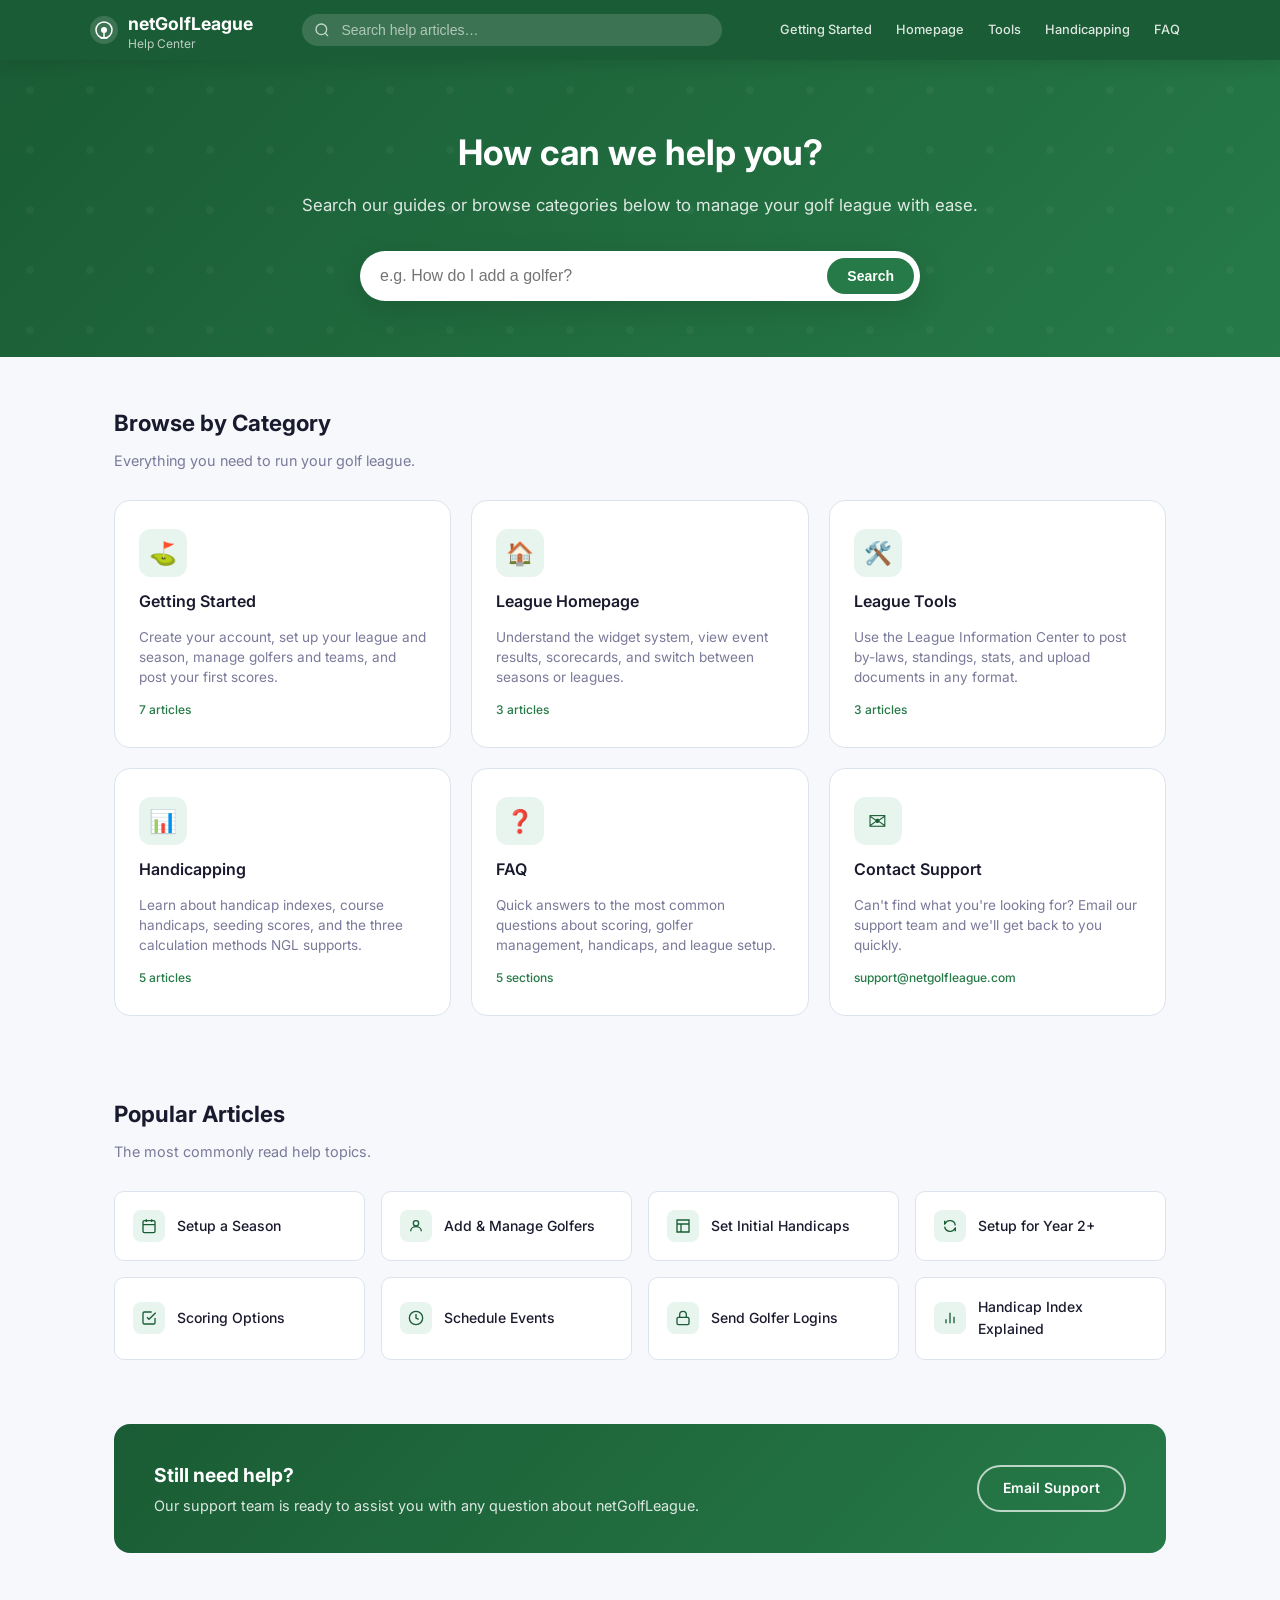
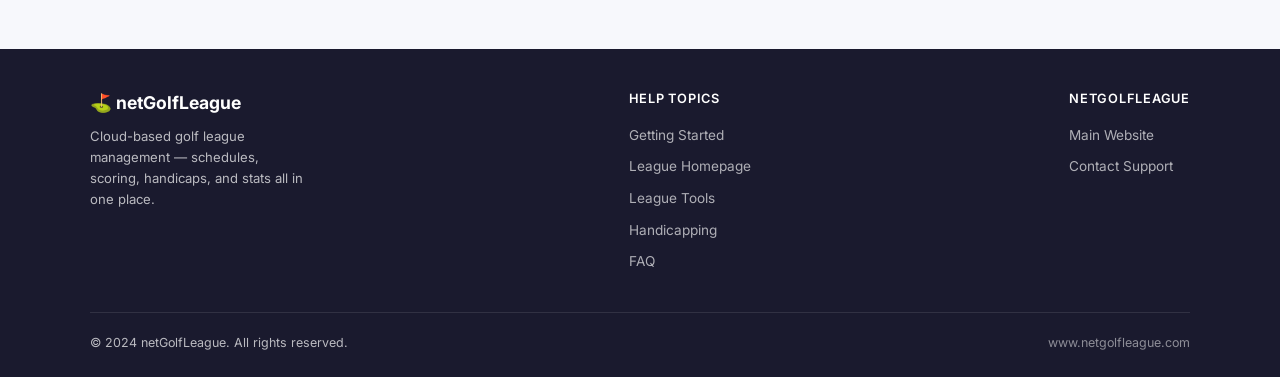
==== index.html @ ca30da44 "Initial commit" ====
<!DOCTYPE html>
<html lang="en">
<head>
  <meta charset="UTF-8" />
  <meta name="viewport" content="width=device-width, initial-scale=1.0" />
  <title>netGolfLeague Help Center</title>
  <link rel="stylesheet" href="css/style.css" />
</head>
<body>

<!-- HEADER -->
<header class="site-header">
  <div class="header-inner">
    <a href="index.html" class="site-logo">
      <svg width="28" height="28" viewBox="0 0 28 28" fill="none">
        <circle cx="14" cy="14" r="14" fill="rgba(255,255,255,0.15)"/>
        <path d="M14 6a8 8 0 1 1 0 16A8 8 0 0 1 14 6z" fill="none" stroke="white" stroke-width="1.5"/>
        <circle cx="14" cy="14" r="3" fill="white"/>
        <path d="M14 17v5M11 22h6" stroke="white" stroke-width="1.5" stroke-linecap="round"/>
      </svg>
      <span>
        netGolfLeague
        <span class="logo-sub">Help Center</span>
      </span>
    </a>

    <div class="header-search">
      <svg class="search-icon" width="16" height="16" fill="none" stroke="white" stroke-width="2" viewBox="0 0 24 24">
        <circle cx="11" cy="11" r="8"/><path d="m21 21-4.35-4.35"/>
      </svg>
      <input id="headerSearch" type="search" placeholder="Search help articles…" autocomplete="off" />
    </div>

    <nav class="header-nav">
      <a href="getting-started.html">Getting Started</a>
      <a href="league-homepage.html">Homepage</a>
      <a href="league-tools.html">Tools</a>
      <a href="handicapping.html">Handicapping</a>
      <a href="faq.html">FAQ</a>
    </nav>
  </div>
</header>

<!-- HERO -->
<section class="hero">
  <h1>How can we help you?</h1>
  <p>Search our guides or browse categories below to manage your golf league with ease.</p>
  <div class="hero-search">
    <input id="heroSearch" type="search" placeholder="e.g. How do I add a golfer?" autocomplete="off" />
    <button onclick="doSearch()">Search</button>
    <div id="heroResults" class="search-results-box"></div>
  </div>
</section>

<!-- CATEGORIES -->
<div class="container">
  <section class="section">
    <div class="section-title">Browse by Category</div>
    <div class="section-subtitle">Everything you need to run your golf league.</div>

    <div class="category-grid">
      <a href="getting-started.html" class="category-card">
        <div class="category-icon">⛳</div>
        <h3>Getting Started</h3>
        <p>Create your account, set up your league and season, manage golfers and teams, and post your first scores.</p>
        <span class="article-count">7 articles</span>
      </a>

      <a href="league-homepage.html" class="category-card">
        <div class="category-icon">🏠</div>
        <h3>League Homepage</h3>
        <p>Understand the widget system, view event results, scorecards, and switch between seasons or leagues.</p>
        <span class="article-count">3 articles</span>
      </a>

      <a href="league-tools.html" class="category-card">
        <div class="category-icon">🛠️</div>
        <h3>League Tools</h3>
        <p>Use the League Information Center to post by-laws, standings, stats, and upload documents in any format.</p>
        <span class="article-count">3 articles</span>
      </a>

      <a href="handicapping.html" class="category-card">
        <div class="category-icon">📊</div>
        <h3>Handicapping</h3>
        <p>Learn about handicap indexes, course handicaps, seeding scores, and the three calculation methods NGL supports.</p>
        <span class="article-count">5 articles</span>
      </a>

      <a href="faq.html" class="category-card">
        <div class="category-icon">❓</div>
        <h3>FAQ</h3>
        <p>Quick answers to the most common questions about scoring, golfer management, handicaps, and league setup.</p>
        <span class="article-count">5 sections</span>
      </a>

      <a href="mailto:support@netgolfleague.com" class="category-card">
        <div class="category-icon">✉️</div>
        <h3>Contact Support</h3>
        <p>Can't find what you're looking for? Email our support team and we'll get back to you quickly.</p>
        <span class="article-count">support@netgolfleague.com</span>
      </a>
    </div>
  </section>

  <!-- POPULAR ARTICLES -->
  <section class="section-sm">
    <div class="section-title">Popular Articles</div>
    <div class="section-subtitle">The most commonly read help topics.</div>

    <div class="popular-grid">
      <a href="getting-started.html#setup-season" class="popular-card">
        <div class="popular-card-icon">
          <svg width="16" height="16" fill="none" stroke="currentColor" stroke-width="2" viewBox="0 0 24 24">
            <rect x="3" y="4" width="18" height="18" rx="2"/><path d="M16 2v4M8 2v4M3 10h18"/>
          </svg>
        </div>
        Setup a Season
      </a>
      <a href="getting-started.html#golfer-management" class="popular-card">
        <div class="popular-card-icon">
          <svg width="16" height="16" fill="none" stroke="currentColor" stroke-width="2" viewBox="0 0 24 24">
            <circle cx="12" cy="8" r="4"/><path d="M4 20c0-4 3.6-7 8-7s8 3 8 7"/>
          </svg>
        </div>
        Add & Manage Golfers
      </a>
      <a href="handicapping.html#seed-handicaps" class="popular-card">
        <div class="popular-card-icon">
          <svg width="16" height="16" fill="none" stroke="currentColor" stroke-width="2" viewBox="0 0 24 24">
            <path d="M3 3h18v18H3z" rx="2"/><path d="M3 9h18M9 21V9"/>
          </svg>
        </div>
        Set Initial Handicaps
      </a>
      <a href="faq.html#second-year" class="popular-card">
        <div class="popular-card-icon">
          <svg width="16" height="16" fill="none" stroke="currentColor" stroke-width="2" viewBox="0 0 24 24">
            <path d="M4 4v5h.582M20 20v-5h-.581M4.582 9a8 8 0 0 1 15.356 2M19.419 15A8 8 0 0 1 4.062 13"/>
          </svg>
        </div>
        Setup for Year 2+
      </a>
      <a href="faq.html#scoring" class="popular-card">
        <div class="popular-card-icon">
          <svg width="16" height="16" fill="none" stroke="currentColor" stroke-width="2" viewBox="0 0 24 24">
            <path d="M9 11l3 3L22 4"/><path d="M21 12v7a2 2 0 0 1-2 2H5a2 2 0 0 1-2-2V5a2 2 0 0 1 2-2h11"/>
          </svg>
        </div>
        Scoring Options
      </a>
      <a href="getting-started.html#schedule-scoring" class="popular-card">
        <div class="popular-card-icon">
          <svg width="16" height="16" fill="none" stroke="currentColor" stroke-width="2" viewBox="0 0 24 24">
            <circle cx="12" cy="12" r="10"/><path d="M12 6v6l4 2"/>
          </svg>
        </div>
        Schedule Events
      </a>
      <a href="faq.html#golfer-login" class="popular-card">
        <div class="popular-card-icon">
          <svg width="16" height="16" fill="none" stroke="currentColor" stroke-width="2" viewBox="0 0 24 24">
            <rect x="3" y="11" width="18" height="11" rx="2"/><path d="M7 11V7a5 5 0 0 1 10 0v4"/>
          </svg>
        </div>
        Send Golfer Logins
      </a>
      <a href="handicapping.html#handicap-index" class="popular-card">
        <div class="popular-card-icon">
          <svg width="16" height="16" fill="none" stroke="currentColor" stroke-width="2" viewBox="0 0 24 24">
            <path d="M18 20V10M12 20V4M6 20v-6"/>
          </svg>
        </div>
        Handicap Index Explained
      </a>
    </div>
  </section>

  <!-- CONTACT BANNER -->
  <section class="section-sm">
    <div class="contact-banner">
      <div>
        <h3>Still need help?</h3>
        <p>Our support team is ready to assist you with any question about netGolfLeague.</p>
      </div>
      <a href="mailto:support@netgolfleague.com" class="btn-outline-white">Email Support</a>
    </div>
  </section>
</div>

<!-- FOOTER -->
<footer class="site-footer">
  <div class="footer-inner">
    <div class="footer-top">
      <div class="footer-brand">
        <div class="logo">⛳ netGolfLeague</div>
        <p>Cloud-based golf league management — schedules, scoring, handicaps, and stats all in one place.</p>
      </div>
      <div class="footer-links">
        <h4>Help Topics</h4>
        <ul>
          <li><a href="getting-started.html">Getting Started</a></li>
          <li><a href="league-homepage.html">League Homepage</a></li>
          <li><a href="league-tools.html">League Tools</a></li>
          <li><a href="handicapping.html">Handicapping</a></li>
          <li><a href="faq.html">FAQ</a></li>
        </ul>
      </div>
      <div class="footer-links">
        <h4>netGolfLeague</h4>
        <ul>
          <li><a href="https://www.netgolfleague.com" target="_blank">Main Website</a></li>
          <li><a href="mailto:support@netgolfleague.com">Contact Support</a></li>
        </ul>
      </div>
    </div>
    <div class="footer-bottom">
      <span>&copy; 2024 netGolfLeague. All rights reserved.</span>
      <a href="https://www.netgolfleague.com" target="_blank">www.netgolfleague.com</a>
    </div>
  </div>
</footer>

<script src="js/articles.js"></script>
<script>
  function renderResults(results, container) {
    if (results.length === 0) {
      container.innerHTML = '<div class="search-no-results">No results found. Try different keywords.</div>';
    } else {
      const pageMap = { 'getting-started': 'getting-started.html', 'league-homepage': 'league-homepage.html', 'league-tools': 'league-tools.html', 'handicapping': 'handicapping.html', 'faq': 'faq.html' };
      container.innerHTML = results.map(r =>
        `<a class="search-result-item" href="${pageMap[r.categorySlug]}#${r.id}">
          <div class="res-title">${r.title}</div>
          <div class="res-excerpt">${r.excerpt}</div>
          <div class="res-cat">${r.category}</div>
        </a>`
      ).join('');
    }
    container.classList.add('active');
  }

  const heroSearch  = document.getElementById('heroSearch');
  const heroResults = document.getElementById('heroResults');
  const headerSearch = document.getElementById('headerSearch');

  heroSearch.addEventListener('input', () => {
    const q = heroSearch.value.trim();
    if (q.length < 2) { heroResults.classList.remove('active'); return; }
    renderResults(searchArticles(q), heroResults);
  });

  headerSearch.addEventListener('keydown', e => {
    if (e.key === 'Enter' && headerSearch.value.trim()) {
      window.location.href = 'faq.html?q=' + encodeURIComponent(headerSearch.value.trim());
    }
  });

  function doSearch() {
    const q = heroSearch.value.trim();
    if (q) renderResults(searchArticles(q), heroResults);
  }

  heroSearch.addEventListener('keydown', e => { if (e.key === 'Enter') doSearch(); });

  document.addEventListener('click', e => {
    if (!e.target.closest('.hero-search')) heroResults.classList.remove('active');
  });
</script>
</body>
</html>
---- css/style.css ----
@import url('https://fonts.googleapis.com/css2?family=Inter:wght@300;400;500;600;700&display=swap');

:root {
  --green-dark:   #1a5c35;
  --green-mid:    #267a48;
  --green-light:  #3aaa6a;
  --green-pale:   #e8f5ee;
  --gold:         #d4a017;
  --gold-light:   #f5e9c8;
  --text-dark:    #1a1a2e;
  --text-mid:     #444460;
  --text-muted:   #7a7a9a;
  --bg:           #f7f8fc;
  --white:        #ffffff;
  --border:       #dde3ed;
  --shadow-sm:    0 1px 4px rgba(0,0,0,.08);
  --shadow-md:    0 4px 16px rgba(0,0,0,.10);
  --shadow-lg:    0 8px 32px rgba(0,0,0,.12);
  --radius:       10px;
  --radius-lg:    16px;
}

*, *::before, *::after { box-sizing: border-box; margin: 0; padding: 0; }

html { scroll-behavior: smooth; }

body {
  font-family: 'Inter', system-ui, sans-serif;
  background: var(--bg);
  color: var(--text-dark);
  line-height: 1.6;
  font-size: 16px;
}

a { color: var(--green-mid); text-decoration: none; }
a:hover { color: var(--green-dark); text-decoration: underline; }

/* ── HEADER ── */
.site-header {
  background: var(--green-dark);
  padding: 0 24px;
  position: sticky;
  top: 0;
  z-index: 100;
  box-shadow: var(--shadow-md);
}

.header-inner {
  max-width: 1100px;
  margin: 0 auto;
  display: flex;
  align-items: center;
  justify-content: space-between;
  height: 60px;
  gap: 24px;
}

.site-logo {
  display: flex;
  align-items: center;
  gap: 10px;
  color: var(--white);
  font-weight: 700;
  font-size: 1.1rem;
  text-decoration: none;
  white-space: nowrap;
}

.site-logo svg { flex-shrink: 0; }

.site-logo .logo-sub {
  font-weight: 400;
  font-size: .75rem;
  color: rgba(255,255,255,.7);
  display: block;
  line-height: 1;
}

.header-search {
  flex: 1;
  max-width: 420px;
  position: relative;
}

.header-search input {
  width: 100%;
  padding: 8px 16px 8px 40px;
  border: none;
  border-radius: 20px;
  background: rgba(255,255,255,.15);
  color: var(--white);
  font-size: .875rem;
  outline: none;
  transition: background .2s;
}

.header-search input::placeholder { color: rgba(255,255,255,.6); }
.header-search input:focus { background: rgba(255,255,255,.25); }

.header-search .search-icon {
  position: absolute;
  left: 12px;
  top: 50%;
  transform: translateY(-50%);
  opacity: .7;
  pointer-events: none;
}

.header-nav { display: flex; gap: 4px; }

.header-nav a {
  color: rgba(255,255,255,.85);
  font-size: .8rem;
  font-weight: 500;
  padding: 6px 10px;
  border-radius: 6px;
  text-decoration: none;
  transition: background .15s, color .15s;
  white-space: nowrap;
}

.header-nav a:hover,
.header-nav a.active { background: rgba(255,255,255,.15); color: var(--white); }

/* ── BREADCRUMB ── */
.breadcrumb {
  max-width: 1100px;
  margin: 0 auto;
  padding: 14px 24px 0;
  display: flex;
  gap: 6px;
  align-items: center;
  font-size: .8rem;
  color: var(--text-muted);
}

.breadcrumb a { color: var(--text-muted); }
.breadcrumb a:hover { color: var(--green-mid); }
.breadcrumb .sep { opacity: .5; }

/* ── HERO ── */
.hero {
  background: linear-gradient(135deg, var(--green-dark) 0%, var(--green-mid) 100%);
  padding: 64px 24px 56px;
  text-align: center;
  color: var(--white);
  position: relative;
  overflow: hidden;
}

.hero::before {
  content: '';
  position: absolute;
  inset: 0;
  background: url("data:image/svg+xml,%3Csvg width='60' height='60' viewBox='0 0 60 60' xmlns='http://www.w3.org/2000/svg'%3E%3Cg fill='none' fill-rule='evenodd'%3E%3Cg fill='%23ffffff' fill-opacity='0.04'%3E%3Ccircle cx='30' cy='30' r='4'/%3E%3C/g%3E%3C/g%3E%3C/svg%3E");
  pointer-events: none;
}

.hero h1 { font-size: 2.2rem; font-weight: 700; margin-bottom: 12px; position: relative; }
.hero p  { font-size: 1.05rem; opacity: .85; margin-bottom: 32px; position: relative; }

.hero-search {
  max-width: 560px;
  margin: 0 auto;
  position: relative;
}

.hero-search input {
  width: 100%;
  padding: 16px 56px 16px 20px;
  border-radius: 50px;
  border: none;
  font-size: 1rem;
  color: var(--text-dark);
  box-shadow: var(--shadow-lg);
  outline: none;
}

.hero-search button {
  position: absolute;
  right: 6px;
  top: 50%;
  transform: translateY(-50%);
  background: var(--green-mid);
  border: none;
  border-radius: 50px;
  padding: 10px 20px;
  color: white;
  font-weight: 600;
  font-size: .875rem;
  cursor: pointer;
  transition: background .2s;
}

.hero-search button:hover { background: var(--green-dark); }

/* ── SEARCH RESULTS ── */
.search-results-box {
  max-width: 560px;
  margin: 8px auto 0;
  background: white;
  border-radius: var(--radius);
  box-shadow: var(--shadow-lg);
  overflow: hidden;
  text-align: left;
  display: none;
}

.search-results-box.active { display: block; }

.search-result-item {
  display: block;
  padding: 12px 16px;
  border-bottom: 1px solid var(--border);
  text-decoration: none;
  transition: background .15s;
}

.search-result-item:last-child { border-bottom: none; }
.search-result-item:hover { background: var(--green-pale); }
.search-result-item .res-title { font-weight: 600; color: var(--text-dark); font-size: .9rem; }
.search-result-item .res-excerpt { font-size: .8rem; color: var(--text-muted); margin-top: 2px; }
.search-result-item .res-cat { font-size: .7rem; color: var(--green-mid); font-weight: 500; margin-top: 2px; }
.search-no-results { padding: 16px; text-align: center; color: var(--text-muted); font-size: .875rem; }

/* ── LAYOUT ── */
.container { max-width: 1100px; margin: 0 auto; padding: 0 24px; }
.section   { padding: 48px 0; }
.section-sm { padding: 32px 0; }

.section-title {
  font-size: 1.4rem;
  font-weight: 700;
  margin-bottom: 8px;
  color: var(--text-dark);
}

.section-subtitle {
  color: var(--text-muted);
  font-size: .9rem;
  margin-bottom: 28px;
}

/* ── CATEGORY CARDS ── */
.category-grid {
  display: grid;
  grid-template-columns: repeat(auto-fill, minmax(280px, 1fr));
  gap: 20px;
}

.category-card {
  background: var(--white);
  border: 1px solid var(--border);
  border-radius: var(--radius-lg);
  padding: 28px 24px;
  text-decoration: none;
  color: inherit;
  transition: transform .2s, box-shadow .2s, border-color .2s;
  display: flex;
  flex-direction: column;
  gap: 12px;
}

.category-card:hover {
  transform: translateY(-3px);
  box-shadow: var(--shadow-md);
  border-color: var(--green-light);
  text-decoration: none;
}

.category-icon {
  width: 48px;
  height: 48px;
  border-radius: 12px;
  display: flex;
  align-items: center;
  justify-content: center;
  background: var(--green-pale);
  color: var(--green-dark);
  font-size: 1.4rem;
}

.category-card h3 { font-size: 1rem; font-weight: 600; color: var(--text-dark); }
.category-card p  { font-size: .85rem; color: var(--text-muted); line-height: 1.5; flex: 1; }
.category-card .article-count {
  font-size: .75rem;
  color: var(--green-mid);
  font-weight: 500;
}

/* ── ARTICLE LIST ── */
.article-list { display: flex; flex-direction: column; gap: 12px; }

.article-item {
  background: var(--white);
  border: 1px solid var(--border);
  border-radius: var(--radius);
  padding: 18px 20px;
  display: flex;
  align-items: flex-start;
  gap: 14px;
  text-decoration: none;
  color: inherit;
  transition: border-color .2s, box-shadow .2s;
}

.article-item:hover {
  border-color: var(--green-light);
  box-shadow: var(--shadow-sm);
  text-decoration: none;
}

.article-item-icon {
  width: 36px;
  height: 36px;
  flex-shrink: 0;
  border-radius: 8px;
  background: var(--green-pale);
  display: flex;
  align-items: center;
  justify-content: center;
  color: var(--green-dark);
}

.article-item h4 { font-size: .95rem; font-weight: 600; color: var(--text-dark); }
.article-item p  { font-size: .82rem; color: var(--text-muted); margin-top: 2px; }
.article-item-arrow { margin-left: auto; color: var(--text-muted); flex-shrink: 0; align-self: center; }

/* ── ARTICLE CONTENT ── */
.article-layout {
  display: grid;
  grid-template-columns: 240px 1fr;
  gap: 40px;
  align-items: start;
}

.sidebar {
  position: sticky;
  top: 80px;
  background: var(--white);
  border: 1px solid var(--border);
  border-radius: var(--radius-lg);
  padding: 20px;
}

.sidebar h3 {
  font-size: .8rem;
  font-weight: 600;
  text-transform: uppercase;
  letter-spacing: .05em;
  color: var(--text-muted);
  margin-bottom: 12px;
}

.sidebar ul { list-style: none; }
.sidebar li { margin-bottom: 4px; }

.sidebar a {
  display: block;
  padding: 6px 10px;
  border-radius: 6px;
  font-size: .875rem;
  color: var(--text-mid);
  text-decoration: none;
  transition: background .15s, color .15s;
}

.sidebar a:hover,
.sidebar a.active {
  background: var(--green-pale);
  color: var(--green-dark);
}

.article-body {
  background: var(--white);
  border: 1px solid var(--border);
  border-radius: var(--radius-lg);
  padding: 40px;
}

.article-header { margin-bottom: 32px; padding-bottom: 24px; border-bottom: 1px solid var(--border); }

.article-tag {
  display: inline-block;
  background: var(--green-pale);
  color: var(--green-dark);
  font-size: .72rem;
  font-weight: 600;
  text-transform: uppercase;
  letter-spacing: .06em;
  padding: 4px 10px;
  border-radius: 20px;
  margin-bottom: 12px;
}

.article-body h1 { font-size: 1.8rem; font-weight: 700; margin-bottom: 8px; }
.article-body .article-lead { font-size: 1.05rem; color: var(--text-mid); }

.article-body h2 {
  font-size: 1.2rem;
  font-weight: 600;
  margin: 32px 0 12px;
  color: var(--text-dark);
  padding-bottom: 8px;
  border-bottom: 2px solid var(--green-pale);
}

.article-body h3 { font-size: 1rem; font-weight: 600; margin: 20px 0 8px; color: var(--text-dark); }

.article-body p { margin-bottom: 14px; color: var(--text-mid); }

.article-body ul, .article-body ol {
  margin: 0 0 14px 20px;
  color: var(--text-mid);
}

.article-body li { margin-bottom: 6px; }

.article-body .tip-box {
  background: var(--green-pale);
  border-left: 4px solid var(--green-mid);
  border-radius: 0 var(--radius) var(--radius) 0;
  padding: 14px 16px;
  margin: 20px 0;
  font-size: .9rem;
  color: var(--text-mid);
}

.article-body .tip-box strong { color: var(--green-dark); }

/* ── FAQ ACCORDION ── */
.faq-category { margin-bottom: 40px; }

.faq-category-title {
  font-size: 1.1rem;
  font-weight: 700;
  color: var(--green-dark);
  margin-bottom: 16px;
  display: flex;
  align-items: center;
  gap: 10px;
}

.faq-category-title::after {
  content: '';
  flex: 1;
  height: 2px;
  background: var(--green-pale);
}

.faq-item {
  border: 1px solid var(--border);
  border-radius: var(--radius);
  margin-bottom: 8px;
  overflow: hidden;
  background: var(--white);
}

.faq-question {
  width: 100%;
  text-align: left;
  background: none;
  border: none;
  padding: 16px 20px;
  font-size: .95rem;
  font-weight: 500;
  color: var(--text-dark);
  cursor: pointer;
  display: flex;
  justify-content: space-between;
  align-items: center;
  gap: 12px;
  transition: background .15s;
  font-family: inherit;
}

.faq-question:hover { background: var(--green-pale); }

.faq-question.open { background: var(--green-pale); color: var(--green-dark); }

.faq-chevron {
  flex-shrink: 0;
  transition: transform .25s;
  color: var(--text-muted);
}

.faq-question.open .faq-chevron { transform: rotate(180deg); }

.faq-answer {
  max-height: 0;
  overflow: hidden;
  transition: max-height .35s ease, padding .25s;
  padding: 0 20px;
  color: var(--text-mid);
  font-size: .9rem;
  line-height: 1.7;
}

.faq-answer.open {
  max-height: 600px;
  padding: 4px 20px 18px;
}

.faq-answer a { color: var(--green-mid); }

/* ── POPULAR ARTICLES ── */
.popular-grid {
  display: grid;
  grid-template-columns: repeat(auto-fill, minmax(220px, 1fr));
  gap: 16px;
}

.popular-card {
  background: var(--white);
  border: 1px solid var(--border);
  border-radius: var(--radius);
  padding: 18px;
  text-decoration: none;
  color: inherit;
  transition: border-color .2s, box-shadow .2s;
  font-size: .875rem;
  font-weight: 500;
  color: var(--text-dark);
  display: flex;
  align-items: center;
  gap: 12px;
}

.popular-card:hover {
  border-color: var(--green-light);
  box-shadow: var(--shadow-sm);
  text-decoration: none;
}

.popular-card-icon {
  width: 32px;
  height: 32px;
  border-radius: 8px;
  background: var(--green-pale);
  display: flex;
  align-items: center;
  justify-content: center;
  color: var(--green-dark);
  flex-shrink: 0;
}

/* ── CONTACT BANNER ── */
.contact-banner {
  background: linear-gradient(135deg, var(--green-dark), var(--green-mid));
  border-radius: var(--radius-lg);
  padding: 36px 40px;
  color: white;
  display: flex;
  align-items: center;
  justify-content: space-between;
  gap: 24px;
  flex-wrap: wrap;
}

.contact-banner h3 { font-size: 1.2rem; font-weight: 700; }
.contact-banner p  { font-size: .9rem; opacity: .85; margin-top: 4px; }

.btn-outline-white {
  border: 2px solid rgba(255,255,255,.7);
  color: white;
  padding: 10px 24px;
  border-radius: 50px;
  font-weight: 600;
  font-size: .875rem;
  text-decoration: none;
  white-space: nowrap;
  transition: background .2s, border-color .2s;
}

.btn-outline-white:hover {
  background: rgba(255,255,255,.15);
  border-color: white;
  color: white;
  text-decoration: none;
}

/* ── FOOTER ── */
.site-footer {
  background: var(--text-dark);
  color: rgba(255,255,255,.7);
  padding: 40px 24px 24px;
  margin-top: 64px;
}

.footer-inner {
  max-width: 1100px;
  margin: 0 auto;
}

.footer-top {
  display: flex;
  gap: 40px;
  flex-wrap: wrap;
  justify-content: space-between;
  margin-bottom: 32px;
}

.footer-brand .logo { color: white; font-weight: 700; font-size: 1.1rem; }
.footer-brand p { font-size: .82rem; margin-top: 8px; max-width: 220px; line-height: 1.6; }

.footer-links h4 {
  color: white;
  font-size: .8rem;
  font-weight: 600;
  text-transform: uppercase;
  letter-spacing: .06em;
  margin-bottom: 12px;
}

.footer-links ul { list-style: none; }
.footer-links li { margin-bottom: 6px; }
.footer-links a { color: rgba(255,255,255,.65); font-size: .85rem; text-decoration: none; }
.footer-links a:hover { color: white; }

.footer-bottom {
  border-top: 1px solid rgba(255,255,255,.1);
  padding-top: 20px;
  display: flex;
  justify-content: space-between;
  align-items: center;
  gap: 16px;
  flex-wrap: wrap;
  font-size: .78rem;
}

.footer-bottom a { color: rgba(255,255,255,.5); }
.footer-bottom a:hover { color: white; }

/* ── STEP CARDS ── */
.steps { display: flex; flex-direction: column; gap: 20px; margin: 24px 0; }

.step {
  display: flex;
  gap: 16px;
  align-items: flex-start;
}

.step-num {
  width: 36px;
  height: 36px;
  border-radius: 50%;
  background: var(--green-dark);
  color: white;
  font-weight: 700;
  font-size: .9rem;
  display: flex;
  align-items: center;
  justify-content: center;
  flex-shrink: 0;
  margin-top: 2px;
}

.step-body h4 { font-size: .95rem; font-weight: 600; margin-bottom: 4px; }
.step-body p  { font-size: .875rem; color: var(--text-mid); }

/* ── RESPONSIVE ── */
@media (max-width: 768px) {
  .header-nav { display: none; }
  .hero h1 { font-size: 1.6rem; }
  .article-layout { grid-template-columns: 1fr; }
  .sidebar { position: static; }
  .article-body { padding: 24px; }
  .contact-banner { flex-direction: column; text-align: center; }
  .footer-top { flex-direction: column; gap: 24px; }
  .footer-bottom { flex-direction: column; text-align: center; }
}

@media (max-width: 520px) {
  .header-search { display: none; }
  .hero { padding: 40px 20px 36px; }
}
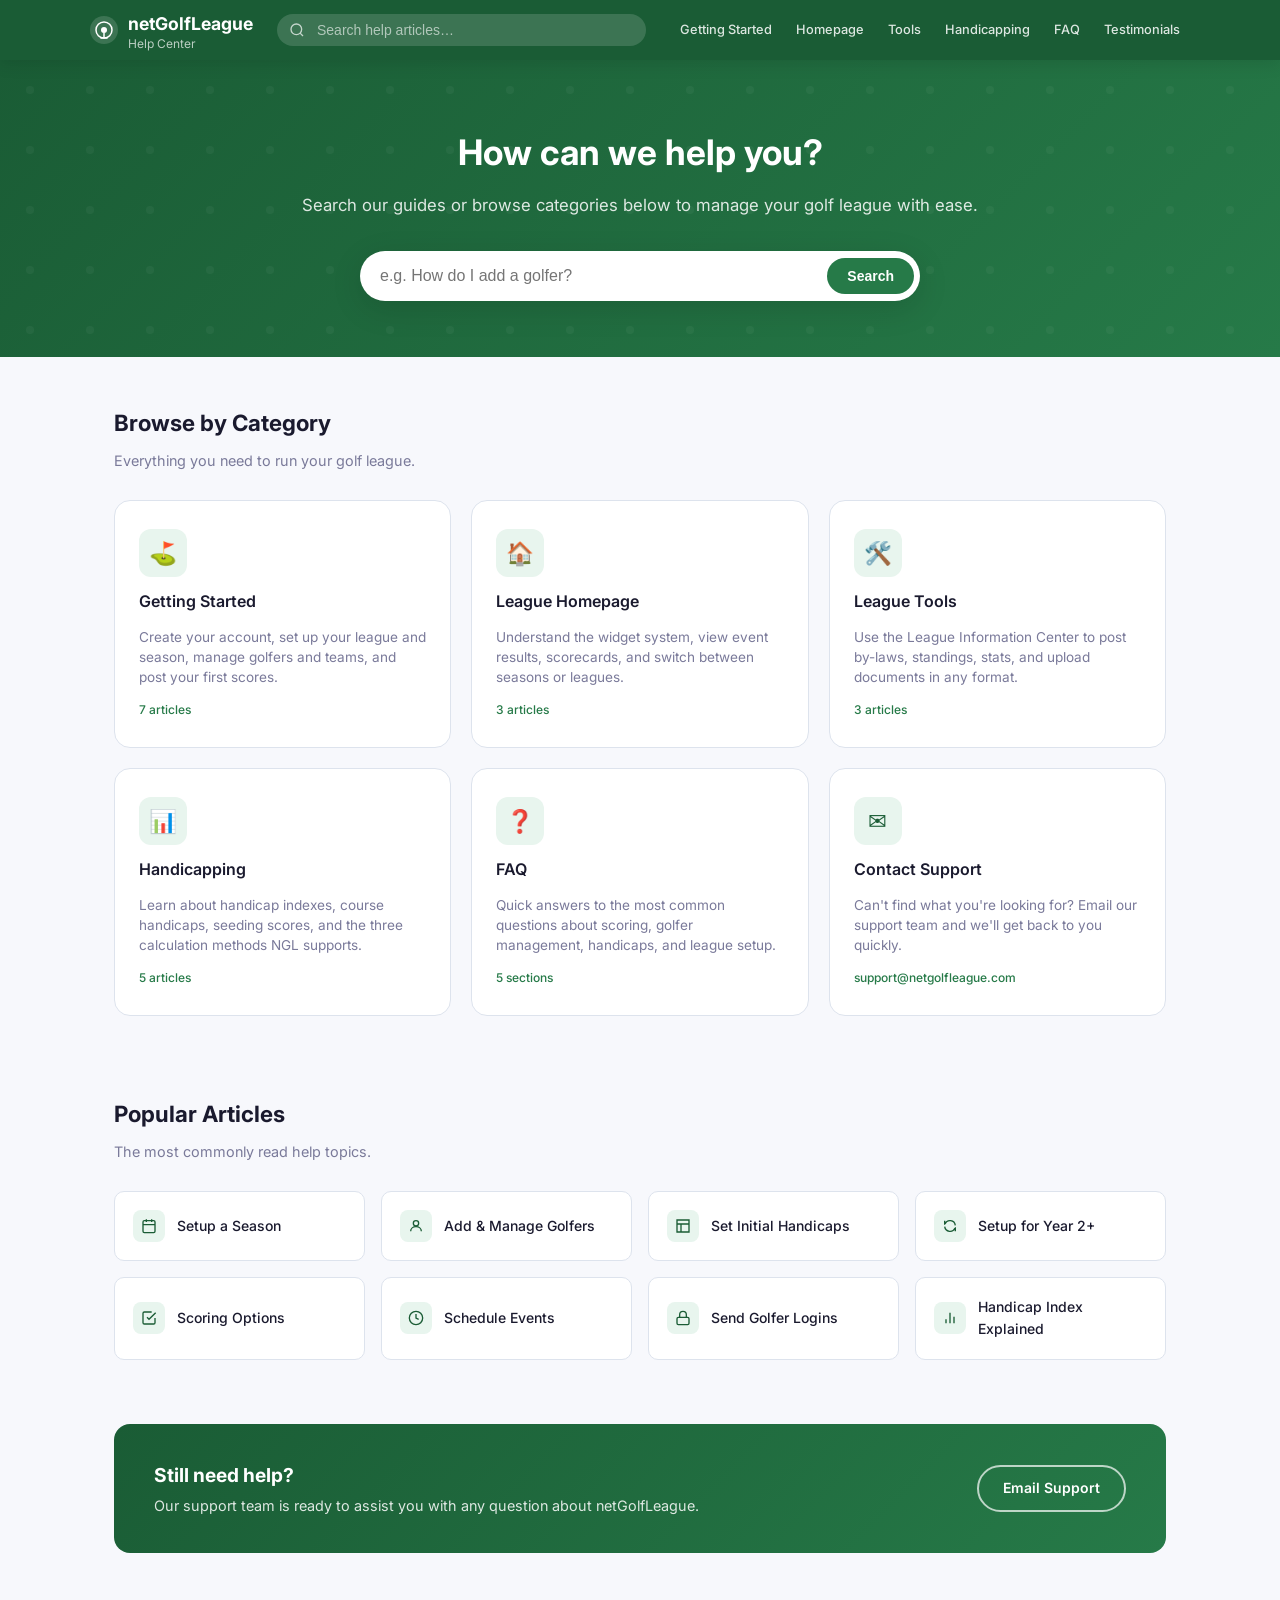
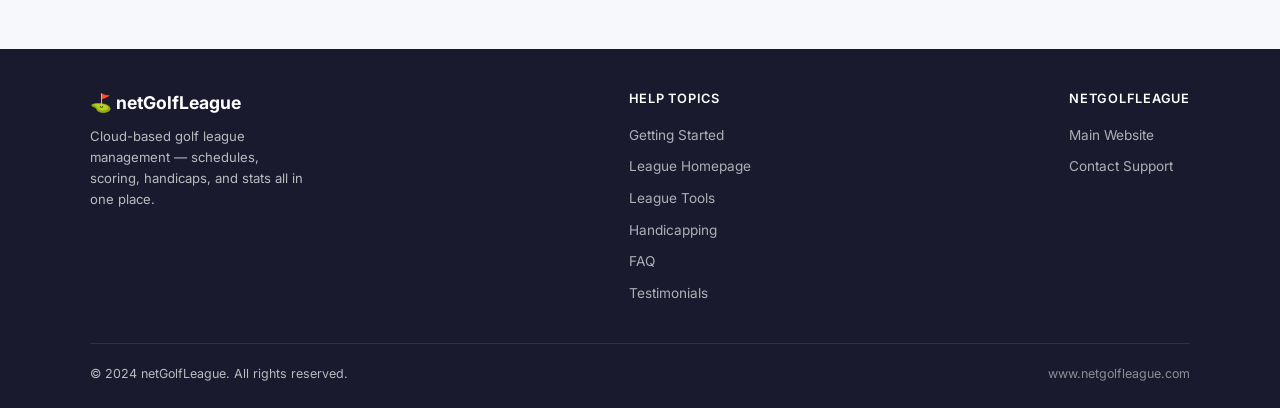
==== commit 22aa8f00: "Add missing content: testimonials page, nav links, widget details, and content gaps - testimonials.h" ====
--- a/index.html
+++ b/index.html
@@ -37,6 +37,7 @@
       <a href="league-tools.html">Tools</a>
       <a href="handicapping.html">Handicapping</a>
       <a href="faq.html">FAQ</a>
+      <a href="testimonials.html">Testimonials</a>
     </nav>
   </div>
 </header>
@@ -204,6 +205,7 @@
           <li><a href="league-tools.html">League Tools</a></li>
           <li><a href="handicapping.html">Handicapping</a></li>
           <li><a href="faq.html">FAQ</a></li>
+          <li><a href="testimonials.html">Testimonials</a></li>
         </ul>
       </div>
       <div class="footer-links">
--- a/css/style.css
+++ b/css/style.css
@@ -631,6 +631,68 @@
 .footer-bottom a { color: rgba(255,255,255,.5); }
 .footer-bottom a:hover { color: white; }
 
+/* ── DATA TABLES ── */
+.data-table {
+  width: 100%;
+  border-collapse: collapse;
+  margin: 16px 0 24px;
+  font-size: .875rem;
+}
+
+.data-table th {
+  background: var(--green-dark);
+  color: white;
+  text-align: left;
+  padding: 10px 14px;
+  font-weight: 600;
+  font-size: .8rem;
+  letter-spacing: .03em;
+}
+
+.data-table td {
+  padding: 9px 14px;
+  border-bottom: 1px solid var(--border);
+  color: var(--text-mid);
+}
+
+.data-table tr:last-child td { border-bottom: none; }
+.data-table tr:nth-child(even) td { background: var(--green-pale); }
+
+.data-table td:first-child { font-weight: 500; color: var(--text-dark); }
+
+.formula-box {
+  background: var(--green-pale);
+  border-left: 4px solid var(--green-mid);
+  border-radius: 0 var(--radius) var(--radius) 0;
+  padding: 14px 18px;
+  margin: 16px 0;
+  font-family: 'Courier New', monospace;
+  font-size: .9rem;
+  color: var(--text-dark);
+  line-height: 1.8;
+}
+
+.formula-box strong { color: var(--green-dark); font-family: inherit; }
+
+.example-box {
+  background: #fff8e1;
+  border: 1px solid #f5e9c8;
+  border-radius: var(--radius);
+  padding: 14px 18px;
+  margin: 12px 0 20px;
+  font-size: .875rem;
+  color: var(--text-mid);
+}
+
+.example-box strong { color: var(--text-dark); }
+
+.table-grid {
+  display: grid;
+  grid-template-columns: repeat(auto-fill, minmax(220px, 1fr));
+  gap: 16px;
+  margin: 16px 0 24px;
+}
+
 /* ── STEP CARDS ── */
 .steps { display: flex; flex-direction: column; gap: 20px; margin: 24px 0; }
 
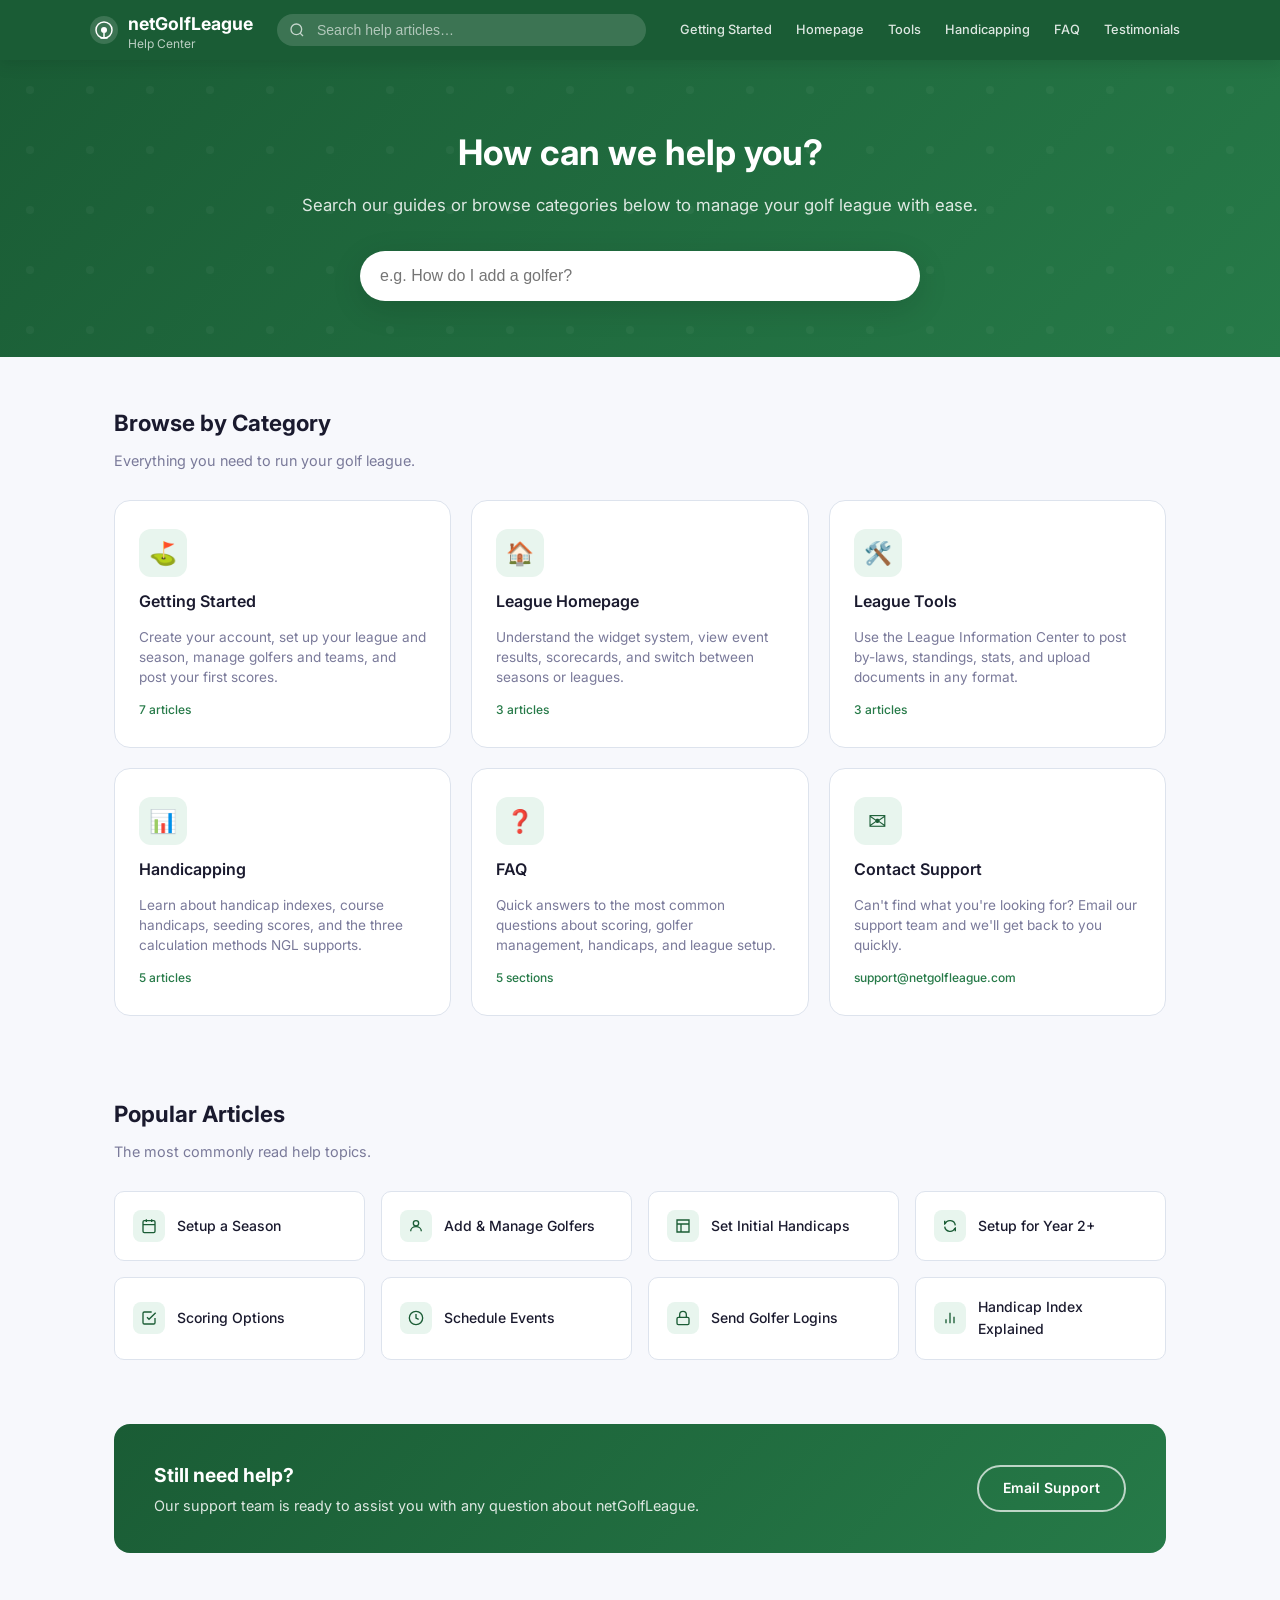
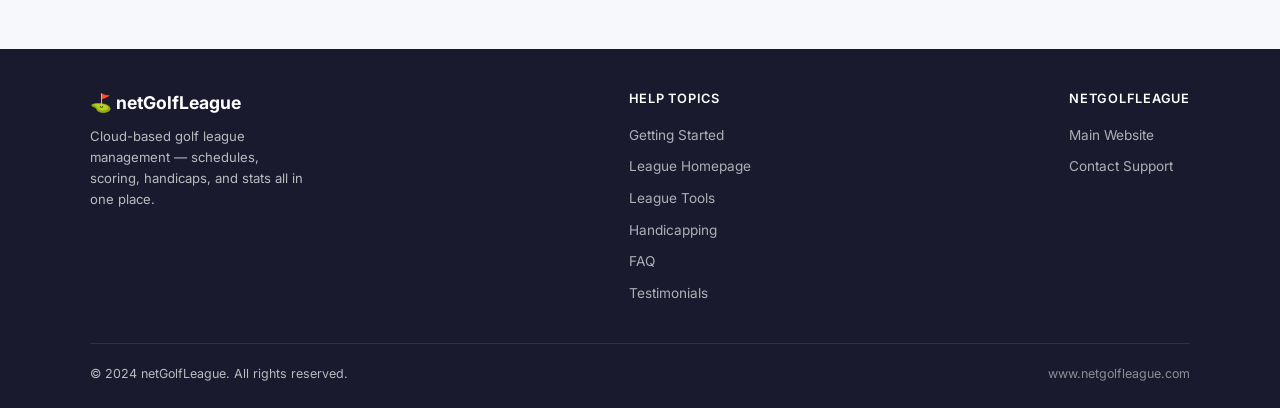
==== commit 6e701860: "remove search button" ====
--- a/index.html
+++ b/index.html
@@ -48,9 +48,8 @@
   <p>Search our guides or browse categories below to manage your golf league with ease.</p>
   <div class="hero-search">
     <input id="heroSearch" type="search" placeholder="e.g. How do I add a golfer?" autocomplete="off" />
-    <button onclick="doSearch()">Search</button>
-    <div id="heroResults" class="search-results-box"></div>
   </div>
+  <div id="heroResults" class="search-results-box"></div>
 </section>
 
 <!-- CATEGORIES -->
@@ -257,12 +256,9 @@
     }
   });
 
-  function doSearch() {
-    const q = heroSearch.value.trim();
-    if (q) renderResults(searchArticles(q), heroResults);
-  }
-
-  heroSearch.addEventListener('keydown', e => { if (e.key === 'Enter') doSearch(); });
+  heroSearch.addEventListener('keydown', e => { 
+    if (e.key === 'Enter') renderResults(searchArticles(heroSearch.value.trim()), heroResults);
+  });
 
   document.addEventListener('click', e => {
     if (!e.target.closest('.hero-search')) heroResults.classList.remove('active');
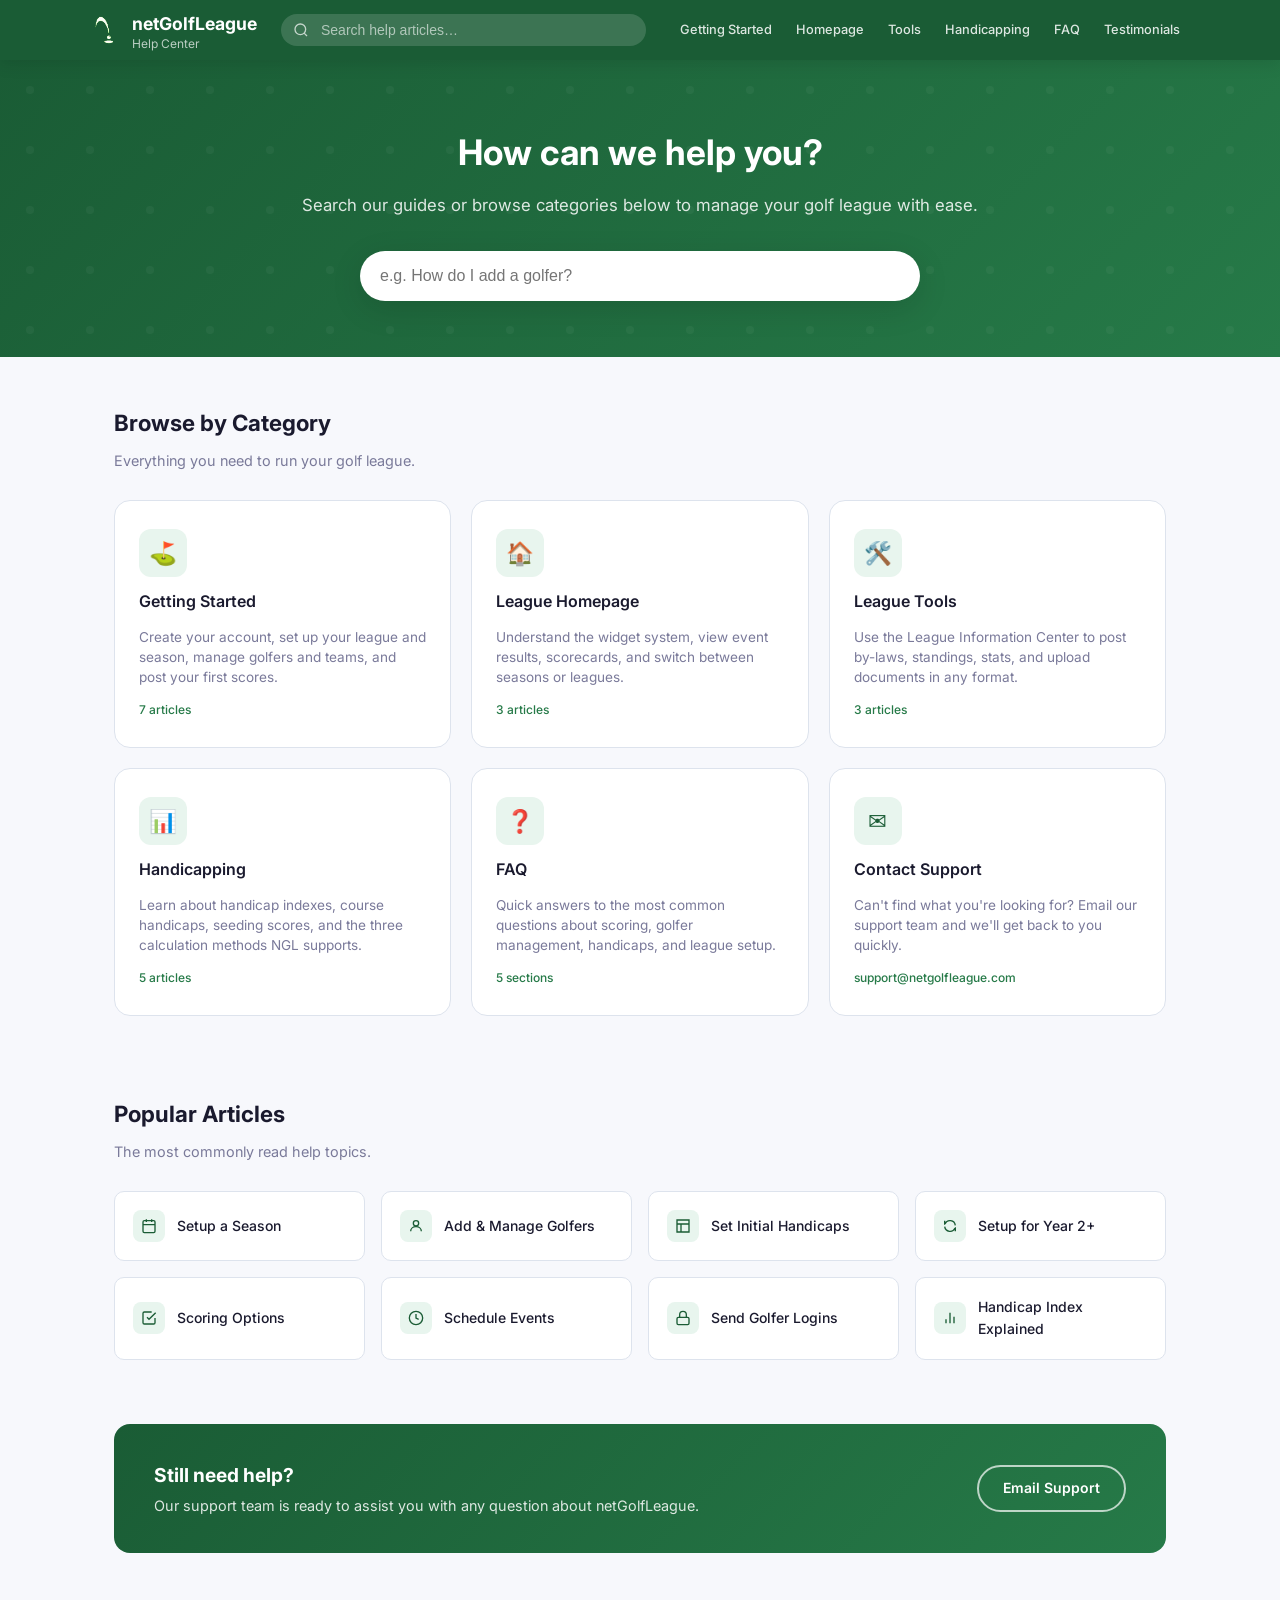
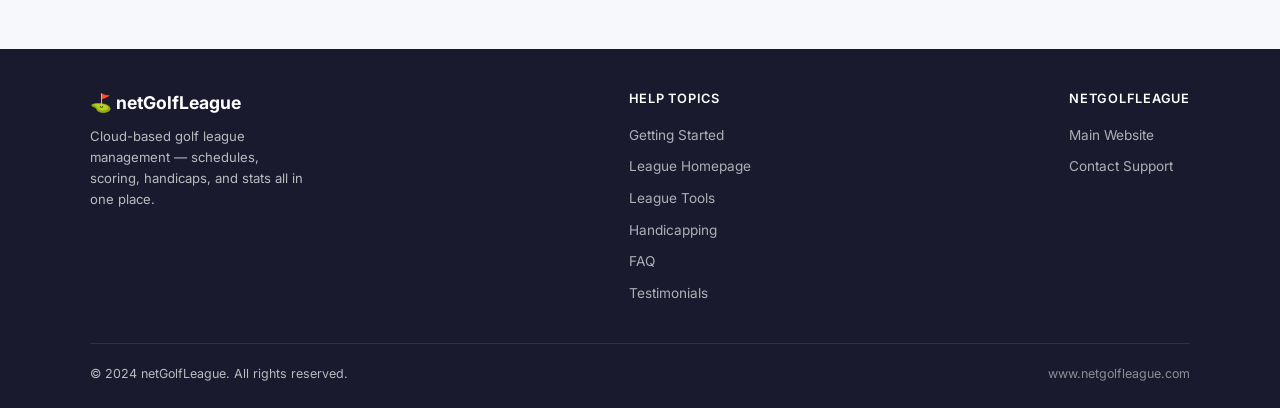
==== commit 9a2cf920: "Added Ngl Swoosh to Home" ====
--- a/index.html
+++ b/index.html
@@ -12,12 +12,7 @@
 <header class="site-header">
   <div class="header-inner">
     <a href="index.html" class="site-logo">
-      <svg width="28" height="28" viewBox="0 0 28 28" fill="none">
-        <circle cx="14" cy="14" r="14" fill="rgba(255,255,255,0.15)"/>
-        <path d="M14 6a8 8 0 1 1 0 16A8 8 0 0 1 14 6z" fill="none" stroke="white" stroke-width="1.5"/>
-        <circle cx="14" cy="14" r="3" fill="white"/>
-        <path d="M14 17v5M11 22h6" stroke="white" stroke-width="1.5" stroke-linecap="round"/>
-      </svg>
+      <img src="assets/ngl_swoosh.png" alt="NGL" width="32px" height="32px">
       <span>
         netGolfLeague
         <span class="logo-sub">Help Center</span>
